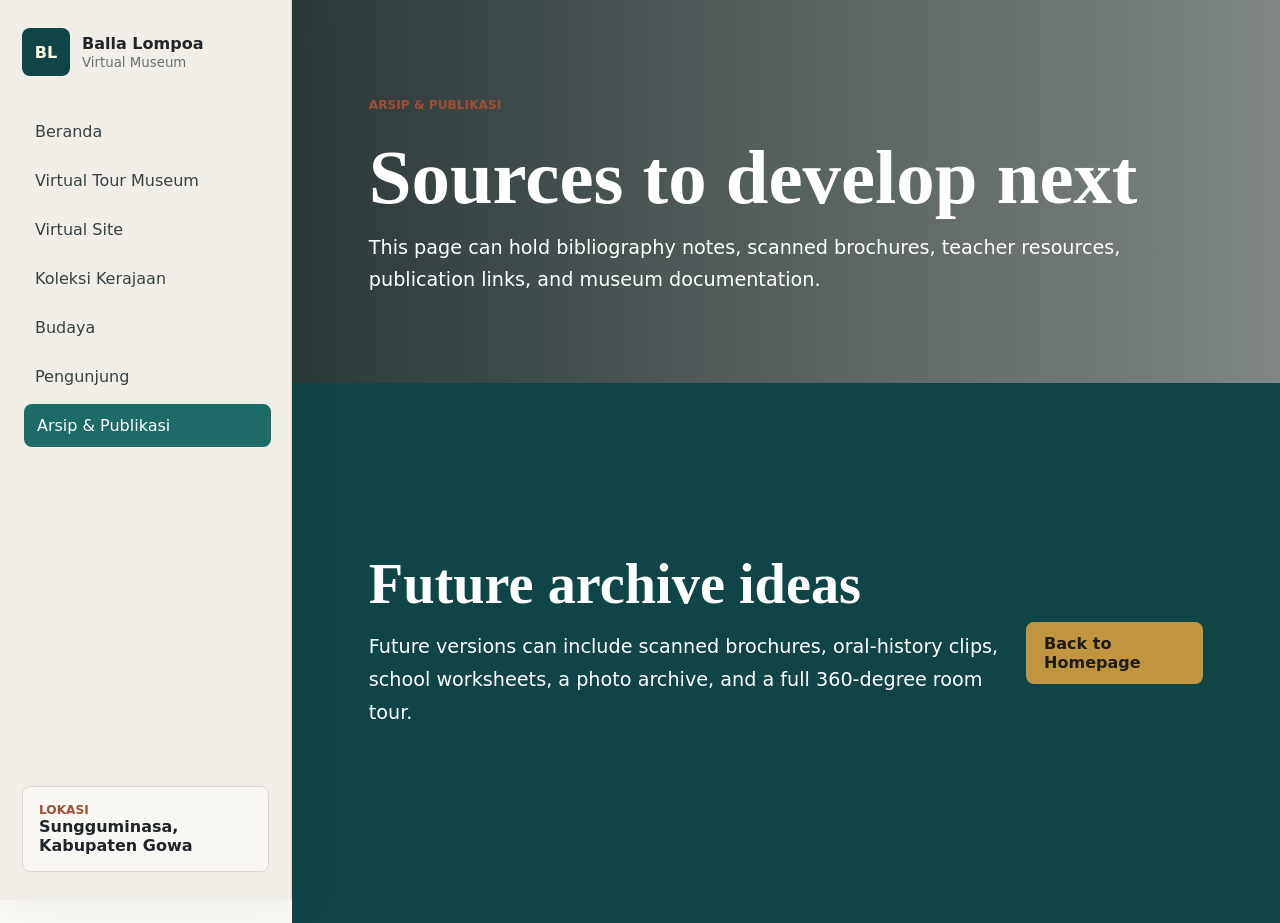
==== archive.html @ 9f9a90c5 "Add files via upload" ====
<!doctype html>
<html lang="en">
  <head>
    <meta charset="utf-8" />
    <meta name="viewport" content="width=device-width, initial-scale=1" />
    <title>Balla Lompoa Museum | Archive</title>
    <link rel="stylesheet" href="styles.css" />
  </head>
  <body data-page="archive">
    <button class="menu-toggle" type="button" aria-label="Open menu"><span></span><span></span><span></span></button>
    <aside class="sidebar" aria-label="Main navigation">
      <a class="brand" href="index.html"><span class="brand-mark">BL</span><span><strong>Balla Lompoa</strong><small>Virtual Museum</small></span></a>
      <nav>
        <a class="nav-link" data-page-link="home" href="index.html">Beranda</a>
        <a class="nav-link" data-page-link="tour" href="virtual-tour.html">Virtual Tour Museum</a>
        <a class="nav-link" data-page-link="site" href="virtual-site.html">Virtual Site</a>
        <a class="nav-link" data-page-link="collections" href="collections.html">Koleksi Kerajaan</a>
        <a class="nav-link" data-page-link="culture" href="culture.html">Budaya</a>
        <a class="nav-link" data-page-link="visitor" href="visitor.html">Pengunjung</a>
        <a class="nav-link" data-page-link="archive" href="archive.html">Arsip & Publikasi</a>
      </nav>
      <div class="sidebar-note"><span>Lokasi</span><strong>Sungguminasa, Kabupaten Gowa</strong></div>
    </aside>
    <div class="overlay" aria-hidden="true"></div>

    <main>
      <section class="section page-head"><p class="eyebrow">Arsip & Publikasi</p><h1>Sources to develop next</h1><p>This page can hold bibliography notes, scanned brochures, teacher resources, publication links, and museum documentation.</p></section>
      <section class="section archive page-body">
        <div>
          <h2>Future archive ideas</h2>
          <p>Future versions can include scanned brochures, oral-history clips, school worksheets, a photo archive, and a full 360-degree room tour.</p>
        </div>
        <a class="button primary" href="index.html">Back to Homepage</a>
      </section>
    </main>
    <script src="script.js"></script>
  </body>
</html>
---- styles.css ----
:root {
  color-scheme: light;
  --ink: #1f2528;
  --muted: #687174;
  --paper: #fbfaf7;
  --panel: #ffffff;
  --line: #ded8cc;
  --teal: #1c6b67;
  --teal-dark: #0f4546;
  --clay: #9e4f34;
  --gold: #c1943f;
  --shadow: 0 20px 60px rgba(37, 31, 24, 0.14);
  --sidebar: 292px;
}

* {
  box-sizing: border-box;
}

html {
  scroll-behavior: smooth;
}

body {
  margin: 0;
  background: var(--paper);
  color: var(--ink);
  font-family: Inter, ui-sans-serif, system-ui, -apple-system, BlinkMacSystemFont, "Segoe UI", sans-serif;
}

img {
  display: block;
  width: 100%;
}

a {
  color: inherit;
  text-decoration: none;
}

button {
  font: inherit;
}

.sidebar {
  position: fixed;
  inset: 0 auto 0 0;
  z-index: 20;
  width: var(--sidebar);
  display: flex;
  flex-direction: column;
  gap: 34px;
  padding: 28px 22px;
  background: #f1eee7;
  border-right: 1px solid var(--line);
  box-shadow: 10px 0 40px rgba(31, 37, 40, 0.08);
}

.brand {
  display: flex;
  align-items: center;
  gap: 12px;
}

.brand-mark {
  display: grid;
  place-items: center;
  width: 48px;
  height: 48px;
  border-radius: 8px;
  background: var(--teal-dark);
  color: #fff7e2;
  font-weight: 800;
}

.brand strong,
.brand small {
  display: block;
}

.brand small {
  color: var(--muted);
  margin-top: 2px;
}

nav {
  display: grid;
  gap: 6px;
}

.nav-link {
  padding: 12px 13px;
  border-radius: 8px;
  color: #354144;
  transition: background 180ms ease, color 180ms ease, transform 180ms ease;
}

.nav-link:hover,
.nav-link.active {
  background: var(--teal);
  color: white;
  transform: translateX(2px);
}

.sidebar-note {
  margin-top: auto;
  padding: 16px;
  border: 1px solid var(--line);
  border-radius: 8px;
  background: rgba(255, 255, 255, 0.56);
}

.sidebar-note span,
.eyebrow,
.visitor-grid span,
.fact-grid span {
  display: block;
  color: var(--clay);
  font-size: 0.76rem;
  font-weight: 800;
  letter-spacing: 0;
  text-transform: uppercase;
}

main {
  margin-left: var(--sidebar);
}

.section {
  padding: 86px clamp(24px, 6vw, 78px);
}

.hero {
  position: relative;
  min-height: 94vh;
  display: grid;
  align-items: end;
  overflow: hidden;
  color: white;
}

.hero-media {
  position: absolute;
  inset: 0;
  background:
    linear-gradient(90deg, rgba(15, 30, 30, 0.82), rgba(15, 30, 30, 0.34) 58%, rgba(15, 30, 30, 0.08)),
    url("https://commons.wikimedia.org/wiki/Special:FilePath/Museum%20Balla%20Lompoa.jpg") center / cover;
  transform: scale(1.03);
}

.hero-content {
  position: relative;
  max-width: 760px;
  padding-bottom: 7vh;
}

.hero h1,
.page-head h1,
.section h2 {
  margin: 0;
  font-family: Georgia, "Times New Roman", serif;
  font-size: clamp(2.4rem, 6vw, 5.8rem);
  line-height: 0.98;
  font-weight: 700;
  letter-spacing: 0;
}

.section h2 {
  color: var(--teal-dark);
  font-size: clamp(2rem, 4.4vw, 4.25rem);
}

.page-head {
  min-height: 360px;
  display: grid;
  align-content: end;
  gap: 16px;
  background:
    linear-gradient(90deg, rgba(15, 30, 30, 0.88), rgba(15, 30, 30, 0.52)),
    url("https://commons.wikimedia.org/wiki/Special:FilePath/Museum%20Balla%20Lompoa.jpg") center / cover;
  color: white;
}

.page-head h1 {
  max-width: 980px;
  color: white;
}

.page-head p:not(.eyebrow) {
  max-width: 780px;
  margin: 0;
  font-size: clamp(1rem, 1.6vw, 1.2rem);
  line-height: 1.7;
}

.page-body {
  min-height: calc(100vh - 360px);
}

.hero p,
.intro > p,
.culture p,
.archive p {
  max-width: 760px;
  font-size: clamp(1rem, 1.6vw, 1.2rem);
  line-height: 1.7;
}

.hero-actions,
.tour-controls {
  display: flex;
  gap: 12px;
  flex-wrap: wrap;
  margin-top: 26px;
}

.button,
.tour-controls button {
  display: inline-flex;
  min-height: 44px;
  align-items: center;
  justify-content: center;
  border: 0;
  border-radius: 8px;
  padding: 12px 18px;
  cursor: pointer;
  font-weight: 800;
}

.button.primary {
  background: var(--gold);
  color: #1f1a12;
}

.button.ghost {
  color: white;
  border: 1px solid rgba(255, 255, 255, 0.58);
  background: rgba(255, 255, 255, 0.08);
  backdrop-filter: blur(8px);
}

.intro {
  display: grid;
  gap: 28px;
}

.fact-grid,
.visitor-grid,
.collection-grid {
  display: grid;
  grid-template-columns: repeat(3, minmax(0, 1fr));
  gap: 16px;
}

.fact-grid article,
.visitor-grid article,
.collection-grid article {
  border: 1px solid var(--line);
  border-radius: 8px;
  background: var(--panel);
  box-shadow: 0 12px 30px rgba(31, 37, 40, 0.06);
}

.fact-grid article,
.visitor-grid article {
  padding: 22px;
}

.fact-grid strong {
  display: block;
  margin-top: 8px;
  color: var(--teal-dark);
  font-size: 1.2rem;
}

.fact-grid a {
  display: inline-flex;
  margin-top: 6px;
  color: var(--teal);
  font-weight: 800;
}

.wide-text {
  max-width: 860px;
}

.wide-text p {
  color: var(--muted);
  font-size: 1.08rem;
  line-height: 1.75;
}

.tour-section,
.visitor {
  background: #ece7dd;
}

.tour-shell {
  display: grid;
  grid-template-columns: minmax(0, 1fr) 340px;
  min-height: 540px;
  border: 1px solid rgba(255, 255, 255, 0.28);
  border-radius: 8px;
  overflow: hidden;
  box-shadow: var(--shadow);
  background: #1a2424;
}

.panorama {
  position: relative;
  min-height: 540px;
  cursor: grab;
  background:
    linear-gradient(180deg, rgba(15, 30, 30, 0.08), rgba(15, 30, 30, 0.44)),
    url("https://commons.wikimedia.org/wiki/Special:FilePath/Balla%27%20Lompoa%20Museum.jpg") 50% center / auto 100% repeat-x;
  touch-action: pan-y;
}

.panorama.dragging {
  cursor: grabbing;
}

.hotspot {
  position: absolute;
  border: 0;
  border-radius: 999px;
  padding: 10px 12px;
  background: rgba(255, 255, 255, 0.88);
  color: var(--teal-dark);
  box-shadow: 0 8px 28px rgba(0, 0, 0, 0.24);
  cursor: pointer;
  font-size: 0.86rem;
  font-weight: 800;
}

.hotspot::before {
  content: "";
  display: inline-block;
  width: 10px;
  height: 10px;
  margin-right: 7px;
  border-radius: 50%;
  background: var(--gold);
}

.hotspot.active {
  background: var(--teal);
  color: white;
}

.hotspot-entrance {
  left: 48%;
  top: 62%;
}

.hotspot-gallery {
  left: 24%;
  top: 39%;
}

.hotspot-regalia {
  right: 16%;
  top: 34%;
}

.tour-panel {
  padding: 34px;
  background: var(--teal-dark);
  color: white;
}

.tour-panel .eyebrow {
  color: #eac56f;
}

.tour-panel h3 {
  margin: 12px 0;
  font-family: Georgia, "Times New Roman", serif;
  font-size: 2rem;
  line-height: 1.05;
}

.tour-panel p {
  color: rgba(255, 255, 255, 0.82);
  line-height: 1.72;
}

.tour-controls button {
  width: 52px;
  height: 48px;
  padding: 0;
  background: rgba(255, 255, 255, 0.12);
  color: white;
  border: 1px solid rgba(255, 255, 255, 0.24);
  font-size: 1.8rem;
}

.collection-grid {
  grid-template-columns: 1.25fr 1fr 1fr;
}

.collection-grid article {
  overflow: hidden;
  padding: 22px;
}

.collection-grid article:first-child {
  grid-row: span 2;
  padding: 0;
}

.collection-grid img {
  height: 330px;
  object-fit: cover;
}

.collection-grid article:first-child div {
  padding: 24px;
}

.collection-grid h3 {
  margin: 0 0 12px;
  color: var(--teal-dark);
}

.collection-grid p,
.fact-grid p,
.visitor-grid p {
  color: var(--muted);
  line-height: 1.65;
}

.culture {
  display: grid;
  grid-template-columns: minmax(0, 0.95fr) minmax(320px, 0.8fr);
  gap: 48px;
  align-items: start;
}

.culture-list {
  display: grid;
  gap: 12px;
  margin: 0;
  padding: 0;
  list-style: none;
}

.culture-list li {
  padding: 20px;
  border-left: 4px solid var(--gold);
  border-radius: 8px;
  background: white;
}

.culture-list strong,
.culture-list span {
  display: block;
}

.culture-list span {
  margin-top: 8px;
  color: var(--muted);
  line-height: 1.6;
}

.archive {
  display: flex;
  align-items: center;
  justify-content: space-between;
  gap: 24px;
  background: var(--teal-dark);
  color: white;
}

.archive h2 {
  color: white;
}

.archive .eyebrow {
  color: #eac56f;
}

.menu-toggle {
  position: fixed;
  top: 18px;
  right: 18px;
  z-index: 40;
  display: none;
  width: 46px;
  height: 46px;
  border: 0;
  border-radius: 8px;
  background: var(--teal-dark);
  box-shadow: var(--shadow);
}

.menu-toggle span {
  display: block;
  width: 20px;
  height: 2px;
  margin: 4px auto;
  background: white;
}

.overlay {
  display: none;
}

@media (max-width: 1060px) {
  .fact-grid,
  .visitor-grid,
  .collection-grid,
  .culture,
  .tour-shell {
    grid-template-columns: 1fr;
  }

  .tour-panel {
    order: -1;
  }

  .collection-grid article:first-child {
    grid-row: auto;
  }
}

@media (max-width: 820px) {
  :root {
    --sidebar: 280px;
  }

  .menu-toggle {
    display: block;
  }

  .sidebar {
    transform: translateX(-100%);
    transition: transform 220ms ease;
  }

  .sidebar.open {
    transform: translateX(0);
  }

  .overlay.open {
    position: fixed;
    inset: 0;
    z-index: 10;
    display: block;
    background: rgba(0, 0, 0, 0.42);
  }

  main {
    margin-left: 0;
  }

  .section {
    padding: 68px 20px;
  }

  .hero {
    min-height: 92vh;
  }

  .hero-media {
    background:
      linear-gradient(90deg, rgba(15, 30, 30, 0.78), rgba(15, 30, 30, 0.28)),
      url("https://commons.wikimedia.org/wiki/Special:FilePath/Museum%20Balla%20Lompoa.jpg") 61% center / auto 100% no-repeat;
  }

  .hero-content {
    padding-right: 54px;
  }

  .panorama,
  .tour-shell {
    min-height: 430px;
  }

  .hotspot span {
    display: none;
  }

  .archive {
    display: grid;
  }
}

@media (max-width: 520px) {
  .hero h1 {
    font-size: 3rem;
  }

  .section h2 {
    font-size: 2.25rem;
  }

  .tour-panel {
    padding: 24px;
  }

  .hotspot-entrance {
    left: 44%;
  }
}
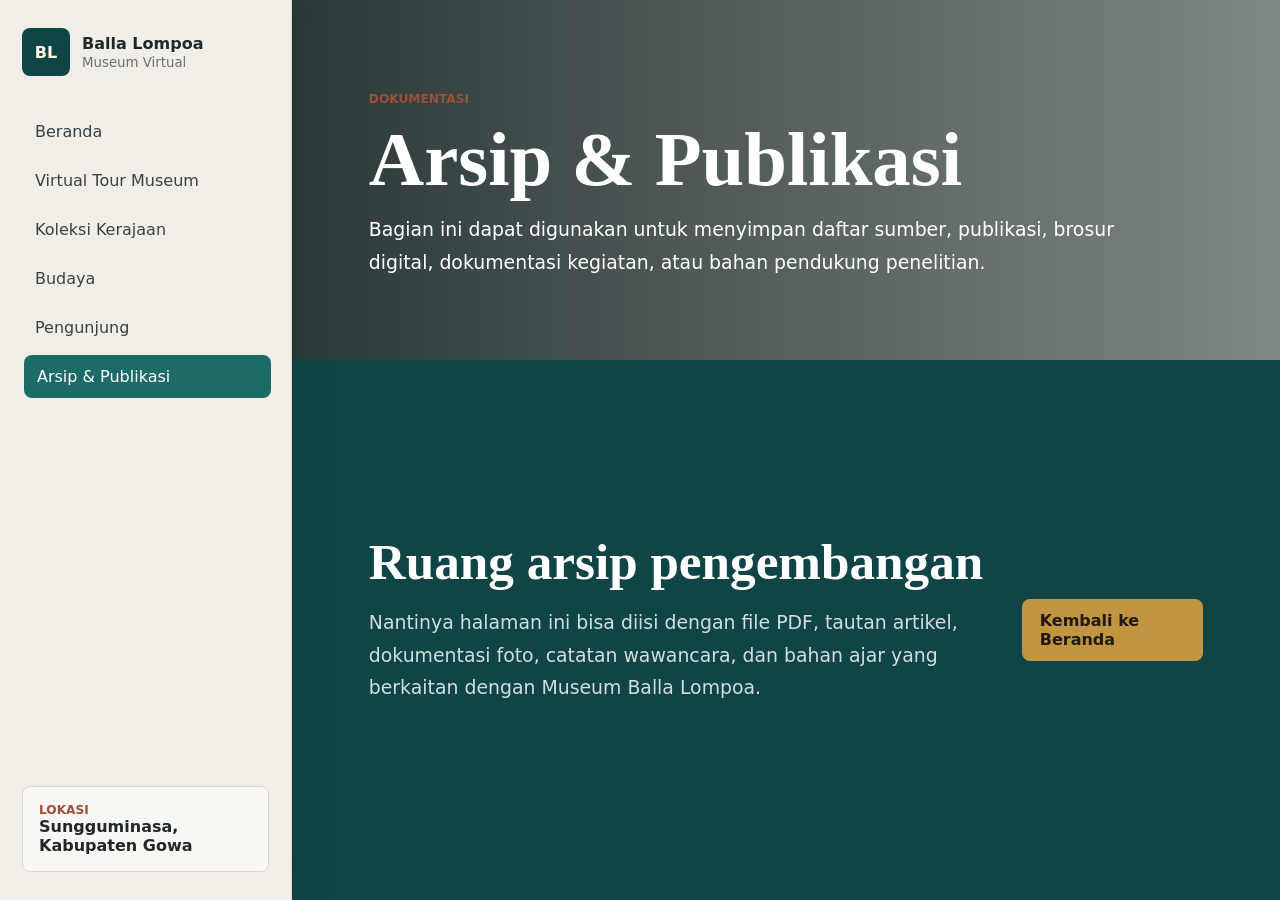
==== commit dd17be57: "Add files via upload" ====
--- a/archive.html
+++ b/archive.html
@@ -1,19 +1,18 @@
 <!doctype html>
-<html lang="en">
+<html lang="id">
   <head>
     <meta charset="utf-8" />
     <meta name="viewport" content="width=device-width, initial-scale=1" />
-    <title>Balla Lompoa Museum | Archive</title>
+    <title>Museum Balla Lompoa | Arsip & Publikasi</title>
     <link rel="stylesheet" href="styles.css" />
   </head>
   <body data-page="archive">
-    <button class="menu-toggle" type="button" aria-label="Open menu"><span></span><span></span><span></span></button>
-    <aside class="sidebar" aria-label="Main navigation">
-      <a class="brand" href="index.html"><span class="brand-mark">BL</span><span><strong>Balla Lompoa</strong><small>Virtual Museum</small></span></a>
+    <button class="menu-toggle" type="button" aria-label="Buka menu"><span></span><span></span><span></span></button>
+    <aside class="sidebar" aria-label="Menu utama">
+      <a class="brand" href="index.html"><span class="brand-mark">BL</span><span><strong>Balla Lompoa</strong><small>Museum Virtual</small></span></a>
       <nav>
         <a class="nav-link" data-page-link="home" href="index.html">Beranda</a>
         <a class="nav-link" data-page-link="tour" href="virtual-tour.html">Virtual Tour Museum</a>
-        <a class="nav-link" data-page-link="site" href="virtual-site.html">Virtual Site</a>
         <a class="nav-link" data-page-link="collections" href="collections.html">Koleksi Kerajaan</a>
         <a class="nav-link" data-page-link="culture" href="culture.html">Budaya</a>
         <a class="nav-link" data-page-link="visitor" href="visitor.html">Pengunjung</a>
@@ -24,15 +23,28 @@
     <div class="overlay" aria-hidden="true"></div>
 
     <main>
-      <section class="section page-head"><p class="eyebrow">Arsip & Publikasi</p><h1>Sources to develop next</h1><p>This page can hold bibliography notes, scanned brochures, teacher resources, publication links, and museum documentation.</p></section>
-      <section class="section archive page-body">
+      <section class="section page-head">
+        <p class="eyebrow">Dokumentasi</p>
+        <h1>Arsip & Publikasi</h1>
+        <p>
+          Bagian ini dapat digunakan untuk menyimpan daftar sumber, publikasi,
+          brosur digital, dokumentasi kegiatan, atau bahan pendukung penelitian.
+        </p>
+      </section>
+
+      <section class="section page-body archive-page">
         <div>
-          <h2>Future archive ideas</h2>
-          <p>Future versions can include scanned brochures, oral-history clips, school worksheets, a photo archive, and a full 360-degree room tour.</p>
+          <h2>Ruang arsip pengembangan</h2>
+          <p>
+            Nantinya halaman ini bisa diisi dengan file PDF, tautan artikel,
+            dokumentasi foto, catatan wawancara, dan bahan ajar yang berkaitan
+            dengan Museum Balla Lompoa.
+          </p>
         </div>
-        <a class="button primary" href="index.html">Back to Homepage</a>
+        <a class="button primary" href="index.html">Kembali ke Beranda</a>
       </section>
     </main>
+
     <script src="script.js"></script>
   </body>
 </html>
--- a/styles.css
+++ b/styles.css
@@ -1,24 +1,21 @@
 :root {
   color-scheme: light;
-  --ink: #1f2528;
-  --muted: #687174;
-  --paper: #fbfaf7;
+  --ink: #20282a;
+  --muted: #667174;
+  --paper: #fbfaf6;
   --panel: #ffffff;
   --line: #ded8cc;
   --teal: #1c6b67;
   --teal-dark: #0f4546;
   --clay: #9e4f34;
   --gold: #c1943f;
-  --shadow: 0 20px 60px rgba(37, 31, 24, 0.14);
+  --soft: #ece7dd;
+  --shadow: 0 20px 60px rgba(32, 40, 42, 0.14);
   --sidebar: 292px;
 }
 
 * {
   box-sizing: border-box;
-}
-
-html {
-  scroll-behavior: smooth;
 }
 
 body {
@@ -45,7 +42,7 @@
 .sidebar {
   position: fixed;
   inset: 0 auto 0 0;
-  z-index: 20;
+  z-index: 30;
   width: var(--sidebar);
   display: flex;
   flex-direction: column;
@@ -112,8 +109,10 @@
 
 .sidebar-note span,
 .eyebrow,
+.quick-grid span,
 .visitor-grid span,
-.fact-grid span {
+.collection-content span,
+.news-grid span {
   display: block;
   color: var(--clay);
   font-size: 0.76rem;
@@ -124,42 +123,52 @@
 
 main {
   margin-left: var(--sidebar);
+  transition: margin-left 220ms ease;
+}
+
+body.sidebar-collapsed main {
+  margin-left: 0;
+}
+
+body.sidebar-collapsed .sidebar {
+  transform: translateX(-100%);
 }
 
 .section {
-  padding: 86px clamp(24px, 6vw, 78px);
-}
-
-.hero {
+  padding: 82px clamp(24px, 6vw, 78px);
+}
+
+.home-hero {
   position: relative;
-  min-height: 94vh;
+  min-height: 92vh;
   display: grid;
   align-items: end;
   overflow: hidden;
   color: white;
 }
 
-.hero-media {
+.home-hero-media {
   position: absolute;
   inset: 0;
   background:
-    linear-gradient(90deg, rgba(15, 30, 30, 0.82), rgba(15, 30, 30, 0.34) 58%, rgba(15, 30, 30, 0.08)),
+    linear-gradient(90deg, rgba(15, 30, 30, 0.82), rgba(15, 30, 30, 0.42), rgba(15, 30, 30, 0.12)),
     url("https://commons.wikimedia.org/wiki/Special:FilePath/Museum%20Balla%20Lompoa.jpg") center / cover;
   transform: scale(1.03);
 }
 
-.hero-content {
+.home-hero-content {
   position: relative;
-  max-width: 760px;
-  padding-bottom: 7vh;
-}
-
-.hero h1,
+  width: 100%;
+  max-width: 790px;
+  padding: 0 clamp(24px, 6vw, 78px) 8vh;
+}
+
+.home-hero h1,
 .page-head h1,
 .section h2 {
   margin: 0;
   font-family: Georgia, "Times New Roman", serif;
-  font-size: clamp(2.4rem, 6vw, 5.8rem);
+  font-size: clamp(2.5rem, 6vw, 5.8rem);
   line-height: 0.98;
   font-weight: 700;
   letter-spacing: 0;
@@ -167,7 +176,131 @@
 
 .section h2 {
   color: var(--teal-dark);
-  font-size: clamp(2rem, 4.4vw, 4.25rem);
+  font-size: clamp(2rem, 4vw, 4rem);
+}
+
+.home-hero p,
+.page-head p:not(.eyebrow),
+.intro-copy p,
+.culture-layout p,
+.archive-page p,
+.collection-note p {
+  max-width: 780px;
+  font-size: clamp(1rem, 1.55vw, 1.18rem);
+  line-height: 1.72;
+}
+
+.hero-actions {
+  display: flex;
+  flex-wrap: wrap;
+  gap: 12px;
+  margin-top: 26px;
+}
+
+.button {
+  display: inline-flex;
+  min-height: 44px;
+  align-items: center;
+  justify-content: center;
+  border: 0;
+  border-radius: 8px;
+  padding: 12px 18px;
+  cursor: pointer;
+  font-weight: 800;
+}
+
+.button.primary {
+  background: var(--gold);
+  color: #1f1a12;
+}
+
+.button.ghost {
+  color: white;
+  border: 1px solid rgba(255, 255, 255, 0.58);
+  background: rgba(255, 255, 255, 0.08);
+  backdrop-filter: blur(8px);
+}
+
+.home-intro {
+  display: grid;
+  grid-template-columns: minmax(0, 0.9fr) minmax(420px, 1fr);
+  gap: 42px;
+  align-items: start;
+}
+
+.home-history {
+  display: grid;
+  grid-template-columns: minmax(0, 0.75fr) minmax(420px, 1fr);
+  gap: 42px;
+  align-items: start;
+  background: var(--soft);
+}
+
+.history-text p {
+  margin: 0 0 18px;
+  color: var(--muted);
+  font-size: 1.08rem;
+  line-height: 1.78;
+}
+
+.history-list {
+  display: grid;
+  gap: 10px;
+  margin: 0 0 20px;
+  padding-left: 20px;
+  color: var(--muted);
+  line-height: 1.7;
+}
+
+.history-source {
+  font-size: 0.95rem;
+  font-weight: 700;
+  color: var(--teal-dark);
+}
+
+.quick-grid,
+.visitor-grid,
+.news-grid,
+.editable-collections {
+  display: grid;
+  gap: 16px;
+}
+
+.quick-grid {
+  grid-template-columns: repeat(2, minmax(0, 1fr));
+}
+
+.quick-grid a,
+.visitor-grid article,
+.news-grid article,
+.collection-card {
+  border: 1px solid var(--line);
+  border-radius: 8px;
+  background: var(--panel);
+  box-shadow: 0 12px 30px rgba(31, 37, 40, 0.06);
+}
+
+.quick-grid a,
+.visitor-grid article,
+.news-grid article {
+  padding: 22px;
+}
+
+.quick-grid strong,
+.news-grid h3,
+.collection-card h3 {
+  display: block;
+  margin-top: 8px;
+  color: var(--teal-dark);
+  font-size: 1.15rem;
+}
+
+.quick-grid p,
+.visitor-grid p,
+.news-grid p,
+.collection-card p {
+  color: var(--muted);
+  line-height: 1.65;
 }
 
 .page-head {
@@ -186,253 +319,66 @@
   color: white;
 }
 
-.page-head p:not(.eyebrow) {
-  max-width: 780px;
+.page-head p {
   margin: 0;
-  font-size: clamp(1rem, 1.6vw, 1.2rem);
-  line-height: 1.7;
 }
 
 .page-body {
   min-height: calc(100vh - 360px);
 }
 
-.hero p,
-.intro > p,
-.culture p,
-.archive p {
-  max-width: 760px;
-  font-size: clamp(1rem, 1.6vw, 1.2rem);
-  line-height: 1.7;
-}
-
-.hero-actions,
-.tour-controls {
-  display: flex;
-  gap: 12px;
-  flex-wrap: wrap;
-  margin-top: 26px;
-}
-
-.button,
-.tour-controls button {
-  display: inline-flex;
-  min-height: 44px;
-  align-items: center;
-  justify-content: center;
-  border: 0;
-  border-radius: 8px;
-  padding: 12px 18px;
-  cursor: pointer;
-  font-weight: 800;
-}
-
-.button.primary {
-  background: var(--gold);
-  color: #1f1a12;
-}
-
-.button.ghost {
-  color: white;
-  border: 1px solid rgba(255, 255, 255, 0.58);
-  background: rgba(255, 255, 255, 0.08);
-  backdrop-filter: blur(8px);
-}
-
-.intro {
-  display: grid;
-  gap: 28px;
-}
-
-.fact-grid,
-.visitor-grid,
-.collection-grid {
-  display: grid;
-  grid-template-columns: repeat(3, minmax(0, 1fr));
-  gap: 16px;
-}
-
-.fact-grid article,
-.visitor-grid article,
-.collection-grid article {
-  border: 1px solid var(--line);
-  border-radius: 8px;
-  background: var(--panel);
-  box-shadow: 0 12px 30px rgba(31, 37, 40, 0.06);
-}
-
-.fact-grid article,
-.visitor-grid article {
-  padding: 22px;
-}
-
-.fact-grid strong {
-  display: block;
-  margin-top: 8px;
-  color: var(--teal-dark);
-  font-size: 1.2rem;
-}
-
-.fact-grid a {
-  display: inline-flex;
-  margin-top: 6px;
-  color: var(--teal);
-  font-weight: 800;
-}
-
-.wide-text {
-  max-width: 860px;
-}
-
-.wide-text p {
-  color: var(--muted);
-  font-size: 1.08rem;
-  line-height: 1.75;
-}
-
-.tour-section,
-.visitor {
-  background: #ece7dd;
-}
-
-.tour-shell {
-  display: grid;
-  grid-template-columns: minmax(0, 1fr) 340px;
-  min-height: 540px;
-  border: 1px solid rgba(255, 255, 255, 0.28);
+.tour-page,
+.visitor-page {
+  background: var(--soft);
+}
+
+.embed-tour {
+  width: 100%;
+  height: 72vh;
+  min-height: 560px;
   border-radius: 8px;
   overflow: hidden;
   box-shadow: var(--shadow);
   background: #1a2424;
 }
 
-.panorama {
-  position: relative;
-  min-height: 540px;
-  cursor: grab;
+.embed-tour iframe {
+  display: block;
+  width: 100%;
+  height: 100%;
+  border: 0;
+}
+
+.collection-note {
+  margin-bottom: 26px;
+}
+
+.editable-collections {
+  grid-template-columns: repeat(3, minmax(0, 1fr));
+}
+
+.collection-card {
+  overflow: hidden;
+}
+
+.collection-photo {
+  display: grid;
+  min-height: 210px;
+  place-items: center;
   background:
-    linear-gradient(180deg, rgba(15, 30, 30, 0.08), rgba(15, 30, 30, 0.44)),
-    url("https://commons.wikimedia.org/wiki/Special:FilePath/Balla%27%20Lompoa%20Museum.jpg") 50% center / auto 100% repeat-x;
-  touch-action: pan-y;
-}
-
-.panorama.dragging {
-  cursor: grabbing;
-}
-
-.hotspot {
-  position: absolute;
-  border: 0;
-  border-radius: 999px;
-  padding: 10px 12px;
-  background: rgba(255, 255, 255, 0.88);
+    linear-gradient(135deg, rgba(28, 107, 103, 0.12), rgba(193, 148, 63, 0.18)),
+    #f4f0e8;
   color: var(--teal-dark);
-  box-shadow: 0 8px 28px rgba(0, 0, 0, 0.24);
-  cursor: pointer;
-  font-size: 0.86rem;
   font-weight: 800;
 }
 
-.hotspot::before {
-  content: "";
-  display: inline-block;
-  width: 10px;
-  height: 10px;
-  margin-right: 7px;
-  border-radius: 50%;
-  background: var(--gold);
-}
-
-.hotspot.active {
-  background: var(--teal);
-  color: white;
-}
-
-.hotspot-entrance {
-  left: 48%;
-  top: 62%;
-}
-
-.hotspot-gallery {
-  left: 24%;
-  top: 39%;
-}
-
-.hotspot-regalia {
-  right: 16%;
-  top: 34%;
-}
-
-.tour-panel {
-  padding: 34px;
-  background: var(--teal-dark);
-  color: white;
-}
-
-.tour-panel .eyebrow {
-  color: #eac56f;
-}
-
-.tour-panel h3 {
-  margin: 12px 0;
-  font-family: Georgia, "Times New Roman", serif;
-  font-size: 2rem;
-  line-height: 1.05;
-}
-
-.tour-panel p {
-  color: rgba(255, 255, 255, 0.82);
-  line-height: 1.72;
-}
-
-.tour-controls button {
-  width: 52px;
-  height: 48px;
-  padding: 0;
-  background: rgba(255, 255, 255, 0.12);
-  color: white;
-  border: 1px solid rgba(255, 255, 255, 0.24);
-  font-size: 1.8rem;
-}
-
-.collection-grid {
-  grid-template-columns: 1.25fr 1fr 1fr;
-}
-
-.collection-grid article {
-  overflow: hidden;
+.collection-content {
   padding: 22px;
 }
 
-.collection-grid article:first-child {
-  grid-row: span 2;
-  padding: 0;
-}
-
-.collection-grid img {
-  height: 330px;
-  object-fit: cover;
-}
-
-.collection-grid article:first-child div {
-  padding: 24px;
-}
-
-.collection-grid h3 {
-  margin: 0 0 12px;
-  color: var(--teal-dark);
-}
-
-.collection-grid p,
-.fact-grid p,
-.visitor-grid p {
-  color: var(--muted);
-  line-height: 1.65;
-}
-
-.culture {
-  display: grid;
-  grid-template-columns: minmax(0, 0.95fr) minmax(320px, 0.8fr);
+.culture-layout {
+  display: grid;
+  grid-template-columns: minmax(0, 0.95fr) minmax(340px, 0.8fr);
   gap: 48px;
   align-items: start;
 }
@@ -463,7 +409,27 @@
   line-height: 1.6;
 }
 
-.archive {
+.visitor-grid {
+  grid-template-columns: repeat(3, minmax(0, 1fr));
+  margin-bottom: 48px;
+}
+
+.section-title {
+  margin-bottom: 24px;
+}
+
+.news-grid {
+  grid-template-columns: repeat(3, minmax(0, 1fr));
+}
+
+.news-grid a {
+  display: inline-flex;
+  margin-top: 8px;
+  color: var(--teal);
+  font-weight: 800;
+}
+
+.archive-page {
   display: flex;
   align-items: center;
   justify-content: space-between;
@@ -472,19 +438,19 @@
   color: white;
 }
 
-.archive h2 {
-  color: white;
-}
-
-.archive .eyebrow {
-  color: #eac56f;
+.archive-page h2 {
+  color: white;
+}
+
+.archive-page p {
+  color: rgba(255, 255, 255, 0.82);
 }
 
 .menu-toggle {
   position: fixed;
   top: 18px;
-  right: 18px;
-  z-index: 40;
+  left: 18px;
+  z-index: 50;
   display: none;
   width: 46px;
   height: 46px;
@@ -494,6 +460,10 @@
   box-shadow: var(--shadow);
 }
 
+body.mobile-menu-open .menu-toggle {
+  display: none;
+}
+
 .menu-toggle span {
   display: block;
   width: 20px;
@@ -506,21 +476,17 @@
   display: none;
 }
 
-@media (max-width: 1060px) {
-  .fact-grid,
+@media (max-width: 1100px) {
+  .home-intro,
+  .home-history,
+  .culture-layout {
+    grid-template-columns: 1fr;
+  }
+
+  .editable-collections,
   .visitor-grid,
-  .collection-grid,
-  .culture,
-  .tour-shell {
-    grid-template-columns: 1fr;
-  }
-
-  .tour-panel {
-    order: -1;
-  }
-
-  .collection-grid article:first-child {
-    grid-row: auto;
+  .news-grid {
+    grid-template-columns: repeat(2, minmax(0, 1fr));
   }
 }
 
@@ -545,7 +511,7 @@
   .overlay.open {
     position: fixed;
     inset: 0;
-    z-index: 10;
+    z-index: 20;
     display: block;
     background: rgba(0, 0, 0, 0.42);
   }
@@ -558,48 +524,53 @@
     padding: 68px 20px;
   }
 
-  .hero {
+  .home-hero {
     min-height: 92vh;
   }
 
-  .hero-media {
+  .home-hero-media {
     background:
-      linear-gradient(90deg, rgba(15, 30, 30, 0.78), rgba(15, 30, 30, 0.28)),
+      linear-gradient(90deg, rgba(15, 30, 30, 0.78), rgba(15, 30, 30, 0.3)),
       url("https://commons.wikimedia.org/wiki/Special:FilePath/Museum%20Balla%20Lompoa.jpg") 61% center / auto 100% no-repeat;
   }
 
-  .hero-content {
-    padding-right: 54px;
-  }
-
-  .panorama,
-  .tour-shell {
-    min-height: 430px;
-  }
-
-  .hotspot span {
-    display: none;
-  }
-
-  .archive {
+  .home-hero-content {
+    padding: 0 42px 8vh 20px;
+  }
+
+  .home-hero-content,
+  .page-head {
+    padding-top: 76px;
+  }
+
+  .home-hero-content p:not(.eyebrow) {
+    max-width: 310px;
+  }
+
+  .quick-grid,
+  .editable-collections,
+  .visitor-grid,
+  .news-grid {
+    grid-template-columns: 1fr;
+  }
+
+  .embed-tour {
+    min-height: 480px;
+    height: 72vh;
+  }
+
+  .archive-page {
     display: grid;
   }
 }
 
 @media (max-width: 520px) {
-  .hero h1 {
+  .home-hero h1,
+  .page-head h1 {
     font-size: 3rem;
   }
 
   .section h2 {
-    font-size: 2.25rem;
-  }
-
-  .tour-panel {
-    padding: 24px;
-  }
-
-  .hotspot-entrance {
-    left: 44%;
-  }
-}
+    font-size: 2.2rem;
+  }
+}
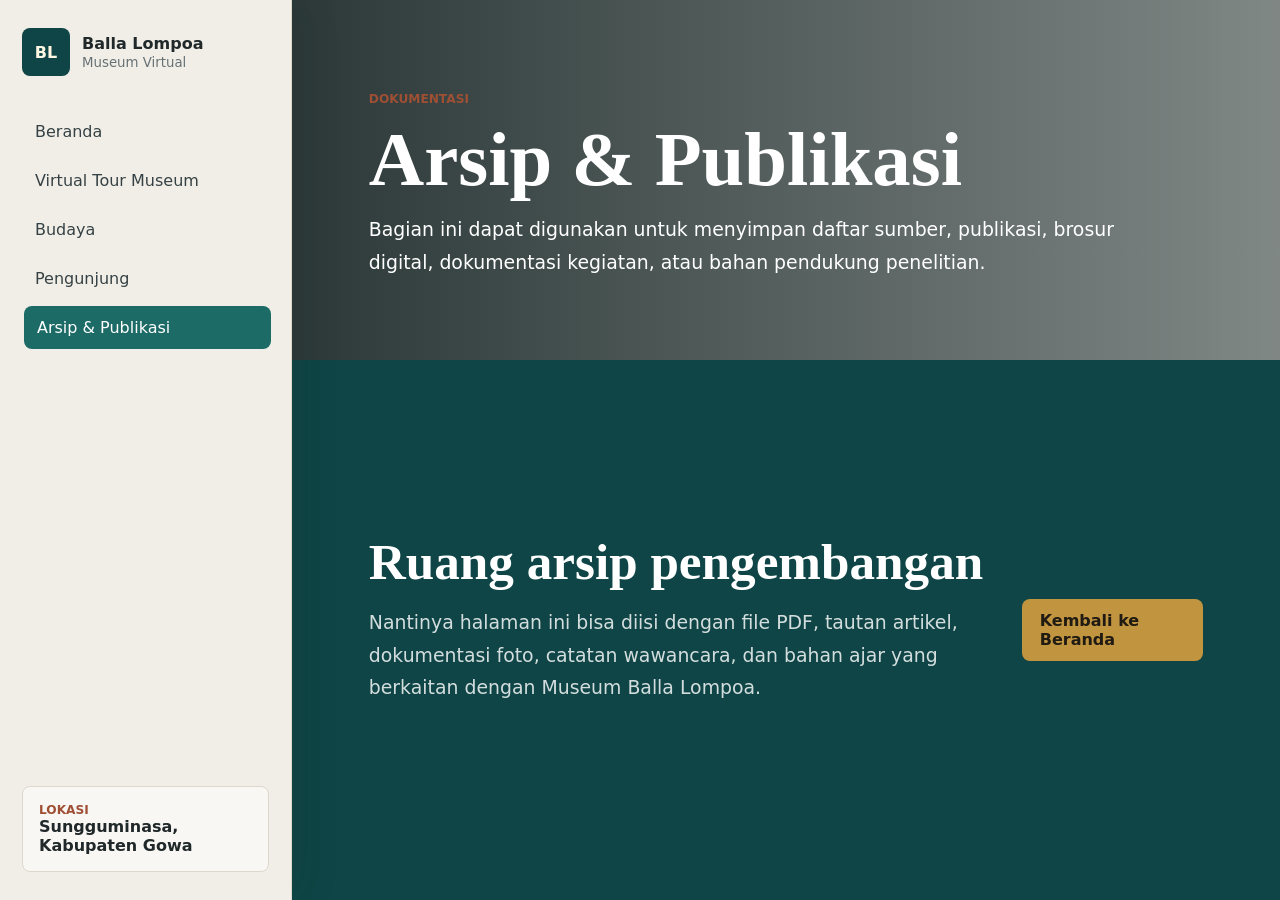
==== commit ecb56729: "Update archive.html" ====
--- a/archive.html
+++ b/archive.html
@@ -13,7 +13,6 @@
       <nav>
         <a class="nav-link" data-page-link="home" href="index.html">Beranda</a>
         <a class="nav-link" data-page-link="tour" href="virtual-tour.html">Virtual Tour Museum</a>
-        <a class="nav-link" data-page-link="collections" href="collections.html">Koleksi Kerajaan</a>
         <a class="nav-link" data-page-link="culture" href="culture.html">Budaya</a>
         <a class="nav-link" data-page-link="visitor" href="visitor.html">Pengunjung</a>
         <a class="nav-link" data-page-link="archive" href="archive.html">Arsip & Publikasi</a>
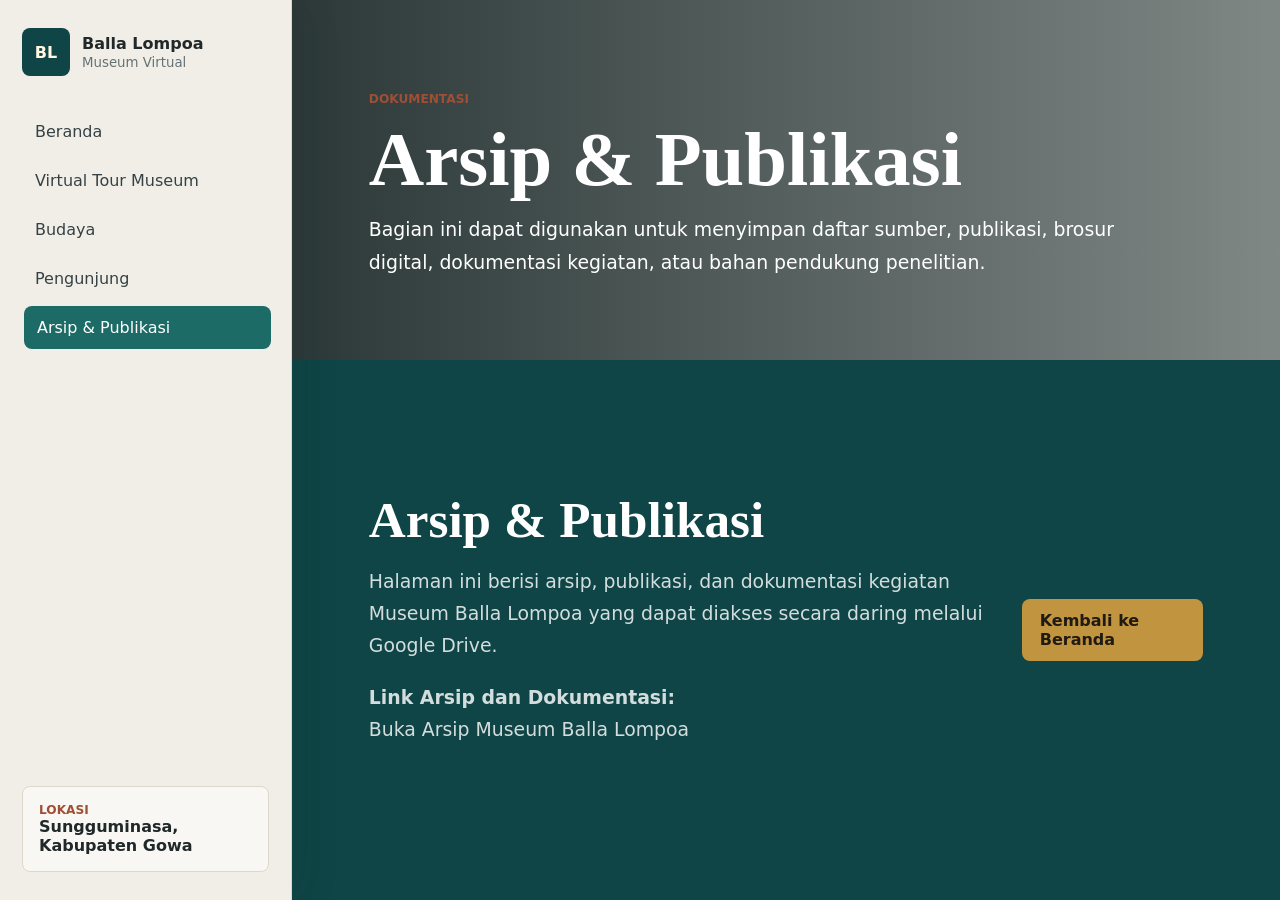
==== commit 3747b636: "Update archive.html" ====
--- a/archive.html
+++ b/archive.html
@@ -31,17 +31,29 @@
         </p>
       </section>
 
-      <section class="section page-body archive-page">
-        <div>
-          <h2>Ruang arsip pengembangan</h2>
-          <p>
-            Nantinya halaman ini bisa diisi dengan file PDF, tautan artikel,
-            dokumentasi foto, catatan wawancara, dan bahan ajar yang berkaitan
-            dengan Museum Balla Lompoa.
-          </p>
-        </div>
-        <a class="button primary" href="index.html">Kembali ke Beranda</a>
-      </section>
+     <section class="section page-body archive-page">
+  <div>
+    <h2>Arsip & Publikasi</h2>
+
+    <p>
+      Halaman ini berisi arsip, publikasi, dan dokumentasi kegiatan Museum
+      Balla Lompoa yang dapat diakses secara daring melalui Google Drive.
+    </p>
+
+    <p>
+      <strong>Link Arsip dan Dokumentasi:</strong><br>
+      <a href="https://drive.google.com/xxxxxxxxxxxxxxxx"
+         target="_blank">
+         Buka Arsip Museum Balla Lompoa
+      </a>
+    </p>
+
+  </div>
+
+  <a class="button primary" href="index.html">
+    Kembali ke Beranda
+  </a>
+</section>
     </main>
 
     <script src="script.js"></script>
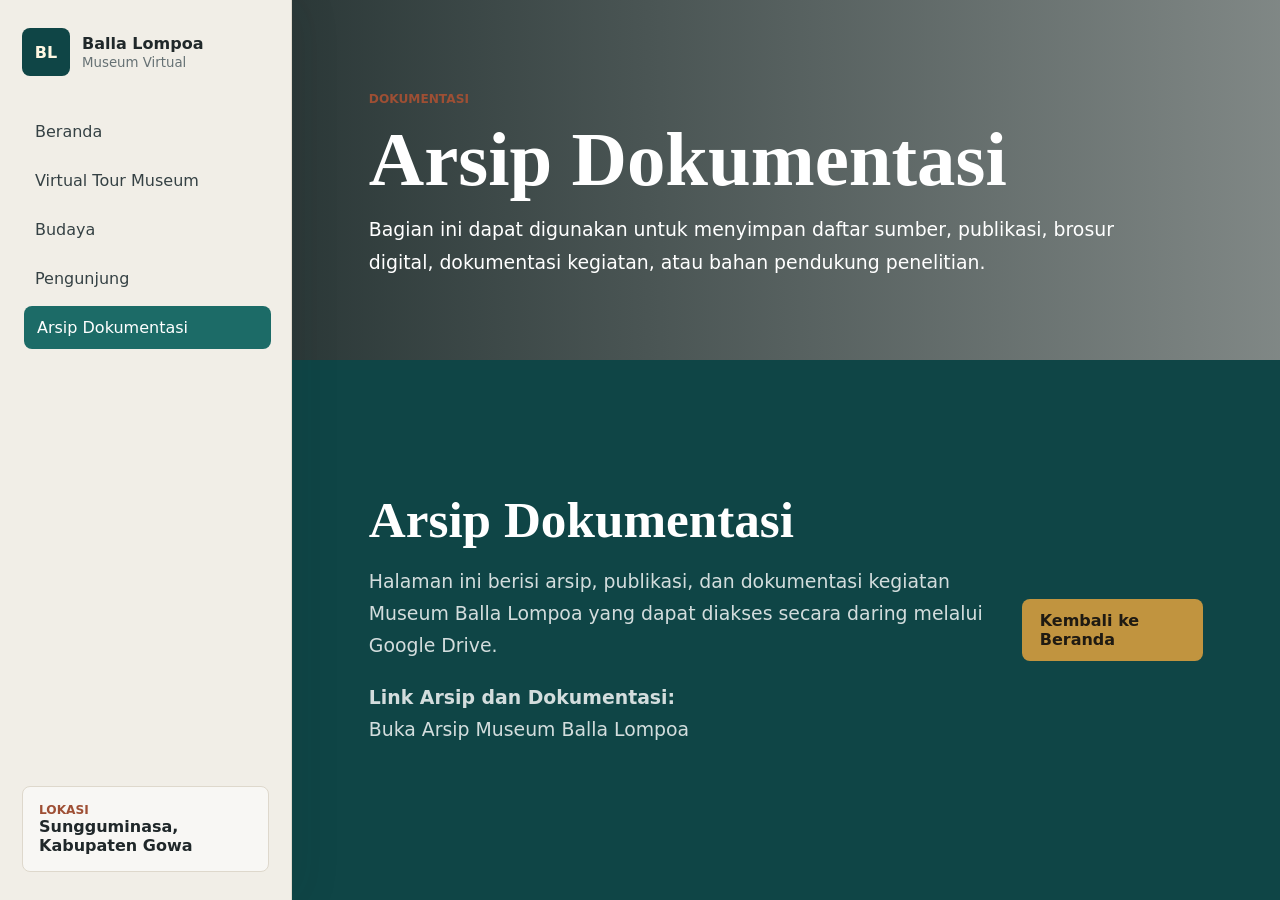
==== commit a54bb575: "Update archive.html" ====
--- a/archive.html
+++ b/archive.html
@@ -3,7 +3,7 @@
   <head>
     <meta charset="utf-8" />
     <meta name="viewport" content="width=device-width, initial-scale=1" />
-    <title>Museum Balla Lompoa | Arsip & Publikasi</title>
+    <title>Museum Balla Lompoa | Arsip Dokumentasi</title>
     <link rel="stylesheet" href="styles.css" />
   </head>
   <body data-page="archive">
@@ -15,7 +15,7 @@
         <a class="nav-link" data-page-link="tour" href="virtual-tour.html">Virtual Tour Museum</a>
         <a class="nav-link" data-page-link="culture" href="culture.html">Budaya</a>
         <a class="nav-link" data-page-link="visitor" href="visitor.html">Pengunjung</a>
-        <a class="nav-link" data-page-link="archive" href="archive.html">Arsip & Publikasi</a>
+        <a class="nav-link" data-page-link="archive" href="archive.html">Arsip Dokumentasi</a>
       </nav>
       <div class="sidebar-note"><span>Lokasi</span><strong>Sungguminasa, Kabupaten Gowa</strong></div>
     </aside>
@@ -24,7 +24,7 @@
     <main>
       <section class="section page-head">
         <p class="eyebrow">Dokumentasi</p>
-        <h1>Arsip & Publikasi</h1>
+        <h1>Arsip Dokumentasi</h1>
         <p>
           Bagian ini dapat digunakan untuk menyimpan daftar sumber, publikasi,
           brosur digital, dokumentasi kegiatan, atau bahan pendukung penelitian.
@@ -33,7 +33,7 @@
 
      <section class="section page-body archive-page">
   <div>
-    <h2>Arsip & Publikasi</h2>
+    <h2>Arsip Dokumentasi</h2>
 
     <p>
       Halaman ini berisi arsip, publikasi, dan dokumentasi kegiatan Museum
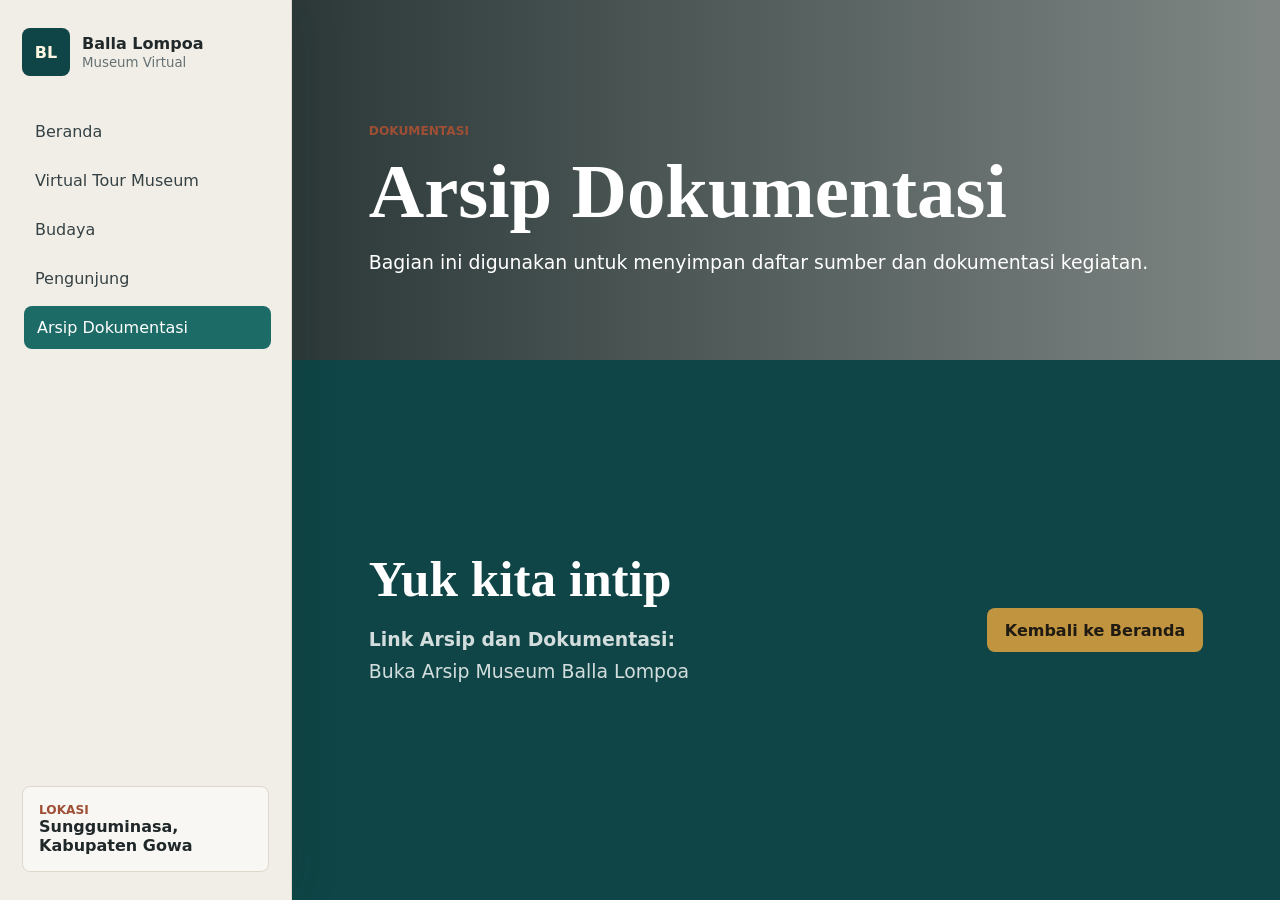
==== commit b1ef42ea: "Update archive.html" ====
--- a/archive.html
+++ b/archive.html
@@ -26,19 +26,14 @@
         <p class="eyebrow">Dokumentasi</p>
         <h1>Arsip Dokumentasi</h1>
         <p>
-          Bagian ini dapat digunakan untuk menyimpan daftar sumber, publikasi,
-          brosur digital, dokumentasi kegiatan, atau bahan pendukung penelitian.
+          Bagian ini digunakan untuk menyimpan daftar sumber dan dokumentasi kegiatan.
         </p>
       </section>
 
      <section class="section page-body archive-page">
   <div>
-    <h2>Arsip Dokumentasi</h2>
+    <h2>Yuk kita intip</h2>
 
-    <p>
-      Halaman ini berisi arsip, publikasi, dan dokumentasi kegiatan Museum
-      Balla Lompoa yang dapat diakses secara daring melalui Google Drive.
-    </p>
 
     <p>
       <strong>Link Arsip dan Dokumentasi:</strong><br>
